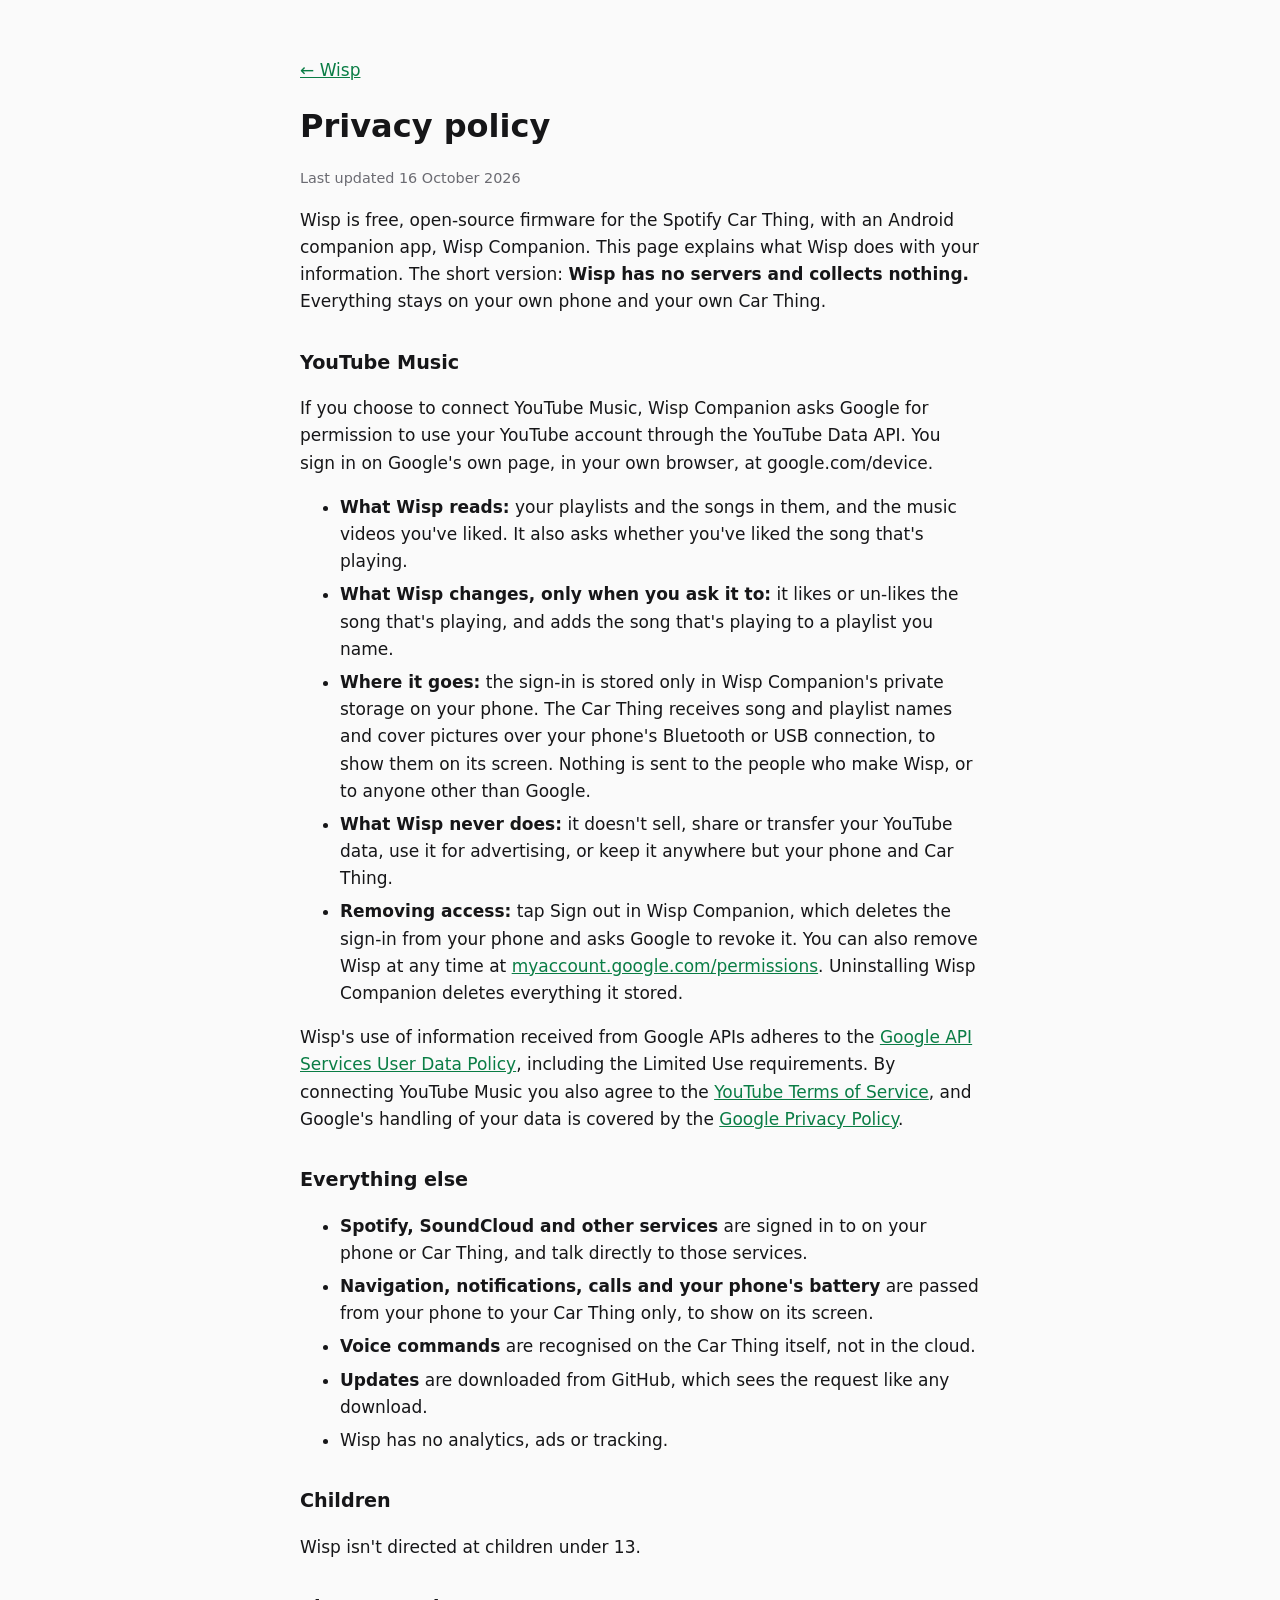
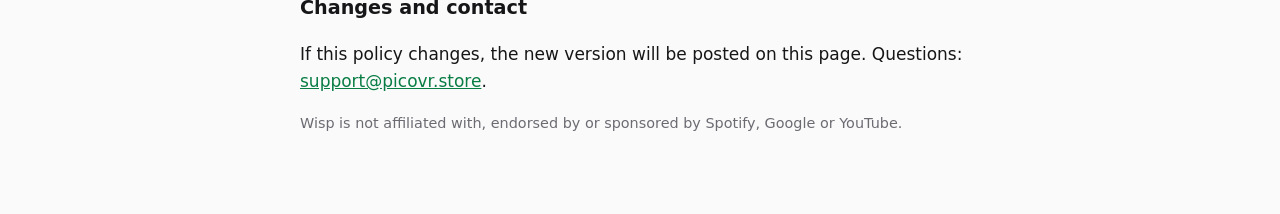
==== privacy.html @ 99379670 "Wisp's home page, privacy policy and terms Co-Authored-By: Claude Opus 5.5 <noreply@anthropic.com>" ====
<!doctype html>
<html lang="en">
<head>
<meta charset="utf-8">
<meta name="viewport" content="width=device-width, initial-scale=1">
<title>Wisp Privacy Policy</title>
<link rel="stylesheet" href="style.css">
</head>
<body>
<main>
<p><a href="index.html">← Wisp</a></p>
<h1>Privacy policy</h1>
<p class="muted">Last updated 16 October 2026</p>

<p>Wisp is free, open-source firmware for the Spotify Car Thing, with an Android
companion app, Wisp Companion. This page explains what Wisp does with your
information. The short version: <strong>Wisp has no servers and collects
nothing.</strong> Everything stays on your own phone and your own Car Thing.</p>

<h2>YouTube Music</h2>
<p>If you choose to connect YouTube Music, Wisp Companion asks Google for
permission to use your YouTube account through the YouTube Data API. You sign
in on Google's own page, in your own browser, at google.com/device.</p>
<ul>
<li><strong>What Wisp reads:</strong> your playlists and the songs in them, and
the music videos you've liked. It also asks whether you've liked the song
that's playing.</li>
<li><strong>What Wisp changes, only when you ask it to:</strong> it likes or
un-likes the song that's playing, and adds the song that's playing to a
playlist you name.</li>
<li><strong>Where it goes:</strong> the sign-in is stored only in Wisp
Companion's private storage on your phone. The Car Thing receives song and
playlist names and cover pictures over your phone's Bluetooth or USB
connection, to show them on its screen. Nothing is sent to the people who make
Wisp, or to anyone other than Google.</li>
<li><strong>What Wisp never does:</strong> it doesn't sell, share or transfer
your YouTube data, use it for advertising, or keep it anywhere but your phone
and Car Thing.</li>
<li><strong>Removing access:</strong> tap Sign out in Wisp Companion, which
deletes the sign-in from your phone and asks Google to revoke it. You can also
remove Wisp at any time at
<a href="https://myaccount.google.com/permissions">myaccount.google.com/permissions</a>.
Uninstalling Wisp Companion deletes everything it stored.</li>
</ul>
<p>Wisp's use of information received from Google APIs adheres to the
<a href="https://developers.google.com/terms/api-services-user-data-policy">Google
API Services User Data Policy</a>, including the Limited Use requirements. By
connecting YouTube Music you also agree to the
<a href="https://www.youtube.com/t/terms">YouTube Terms of Service</a>, and
Google's handling of your data is covered by the
<a href="https://policies.google.com/privacy">Google Privacy Policy</a>.</p>

<h2>Everything else</h2>
<ul>
<li><strong>Spotify, SoundCloud and other services</strong> are signed in to on
your phone or Car Thing, and talk directly to those services.</li>
<li><strong>Navigation, notifications, calls and your phone's battery</strong>
are passed from your phone to your Car Thing only, to show on its screen.</li>
<li><strong>Voice commands</strong> are recognised on the Car Thing itself, not
in the cloud.</li>
<li><strong>Updates</strong> are downloaded from GitHub, which sees the request
like any download.</li>
<li>Wisp has no analytics, ads or tracking.</li>
</ul>

<h2>Children</h2>
<p>Wisp isn't directed at children under 13.</p>

<h2>Changes and contact</h2>
<p>If this policy changes, the new version will be posted on this page.
Questions: <a href="mailto:support@picovr.store">support@picovr.store</a>.</p>

<p class="muted">Wisp is not affiliated with, endorsed by or sponsored by
Spotify, Google or YouTube.</p>
</main>
</body>
</html>
---- style.css ----
:root { color-scheme: light dark; --bg: #fafafa; --fg: #161618; --muted: #6b6b72; --link: #0a7d45; }
@media (prefers-color-scheme: dark) { :root { --bg: #0b0b0c; --fg: #ececee; --muted: #9a9aa2; --link: #1ed760; } }
body { margin: 0; background: var(--bg); color: var(--fg); font: 17px/1.6 system-ui, -apple-system, "Segoe UI", sans-serif; }
main { max-width: 680px; margin: 0 auto; padding: 40px 16px 64px; }
h1 { font-size: 2rem; margin: 0 0 8px; }
h2 { font-size: 1.2rem; margin-top: 32px; }
a { color: var(--link); }
.lead { font-size: 1.15rem; }
.muted { color: var(--muted); font-size: .9rem; }
li { margin: 6px 0; }
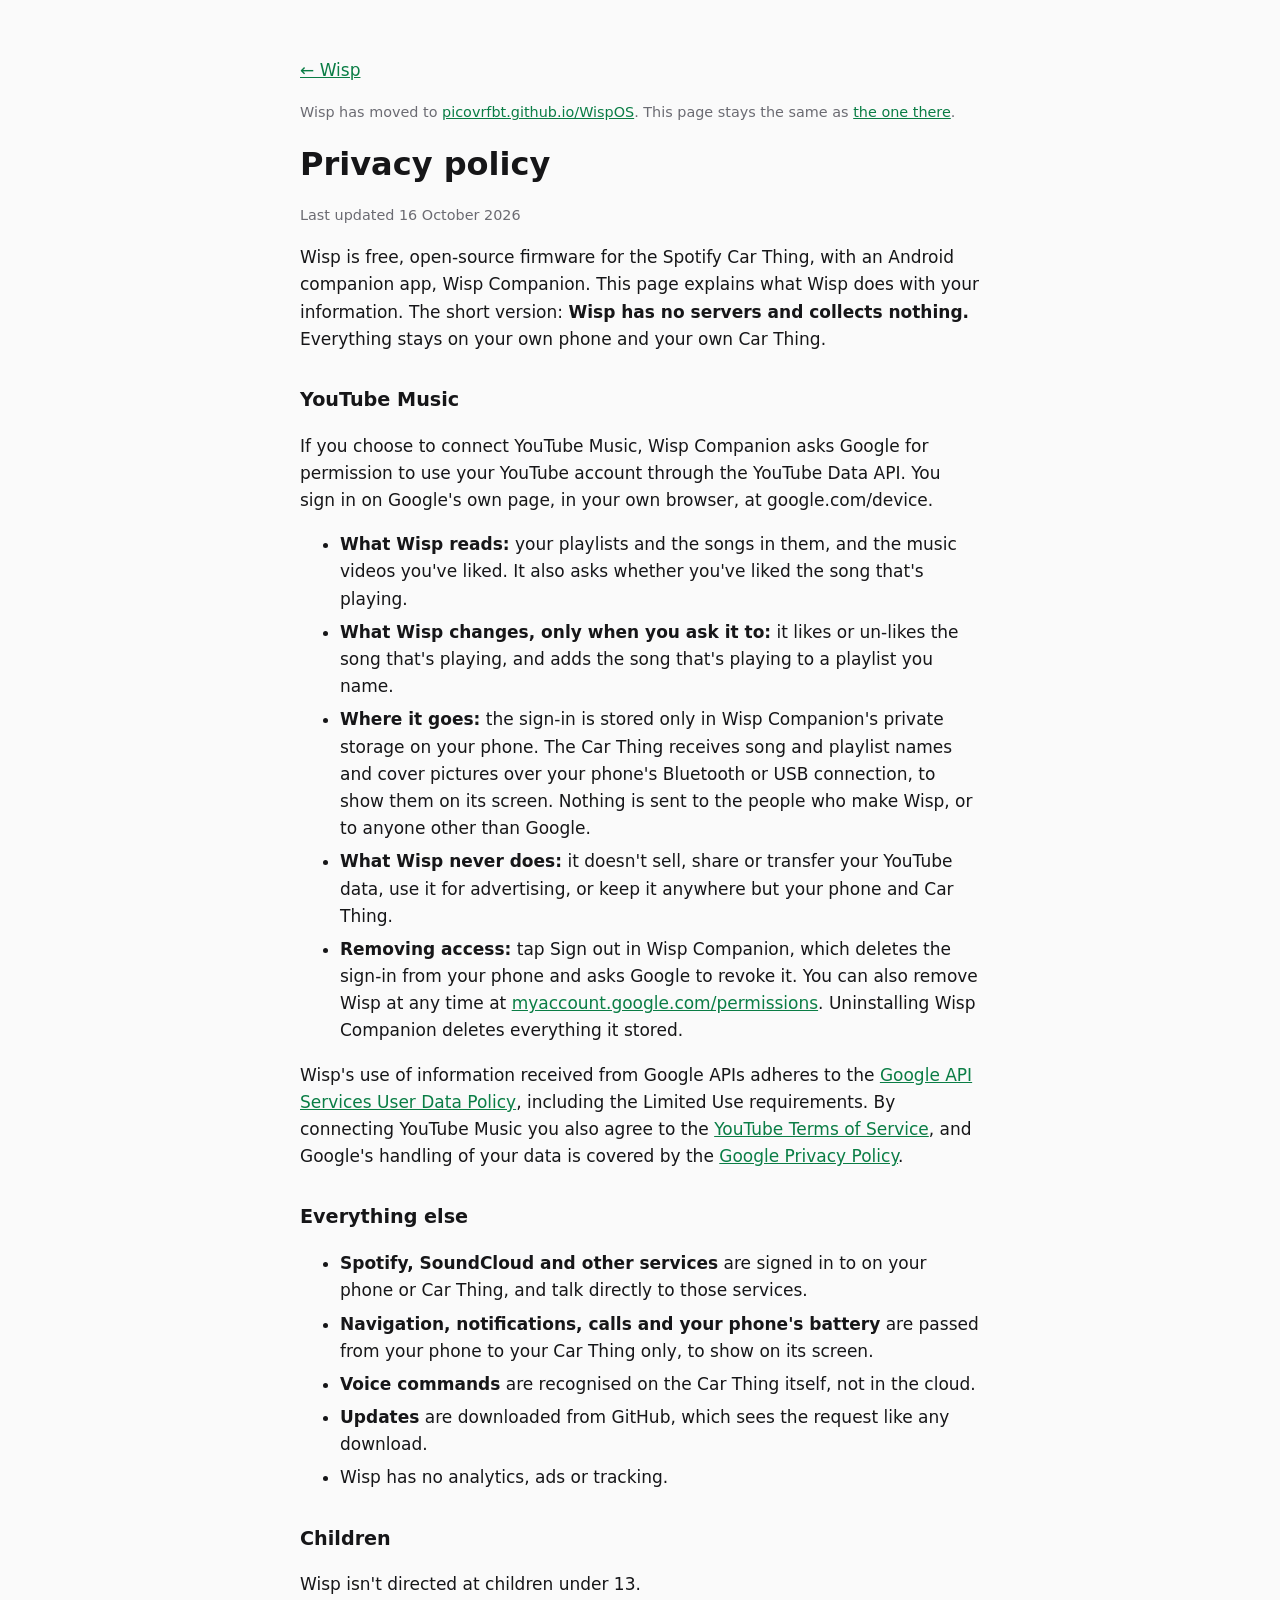
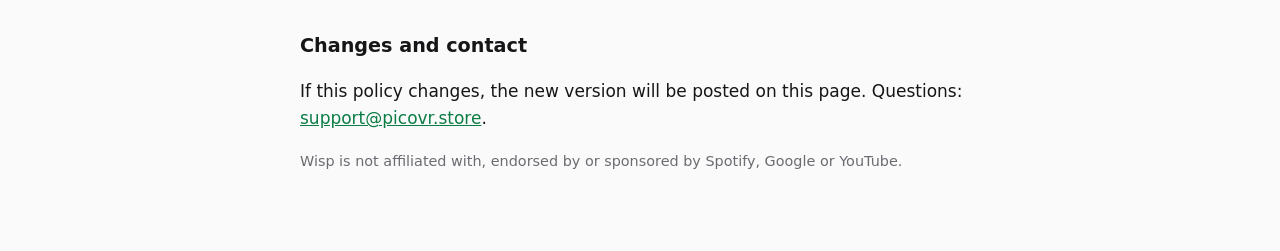
==== commit 03d5acbd: "Point to Wisp's new home at picovrfbt.github.io/WispOS The home page forwards there; the privacy pol" ====
--- a/privacy.html
+++ b/privacy.html
@@ -4,11 +4,13 @@
 <meta charset="utf-8">
 <meta name="viewport" content="width=device-width, initial-scale=1">
 <title>Wisp Privacy Policy</title>
+<link rel="canonical" href="https://picovrfbt.github.io/WispOS/privacy.html">
 <link rel="stylesheet" href="style.css">
 </head>
 <body>
 <main>
-<p><a href="index.html">← Wisp</a></p>
+<p><a href="https://picovrfbt.github.io/WispOS/">← Wisp</a></p>
+<p class="muted">Wisp has moved to <a href="https://picovrfbt.github.io/WispOS/">picovrfbt.github.io/WispOS</a>. This page stays the same as <a href="https://picovrfbt.github.io/WispOS/privacy.html">the one there</a>.</p>
 <h1>Privacy policy</h1>
 <p class="muted">Last updated 16 October 2026</p>
 
